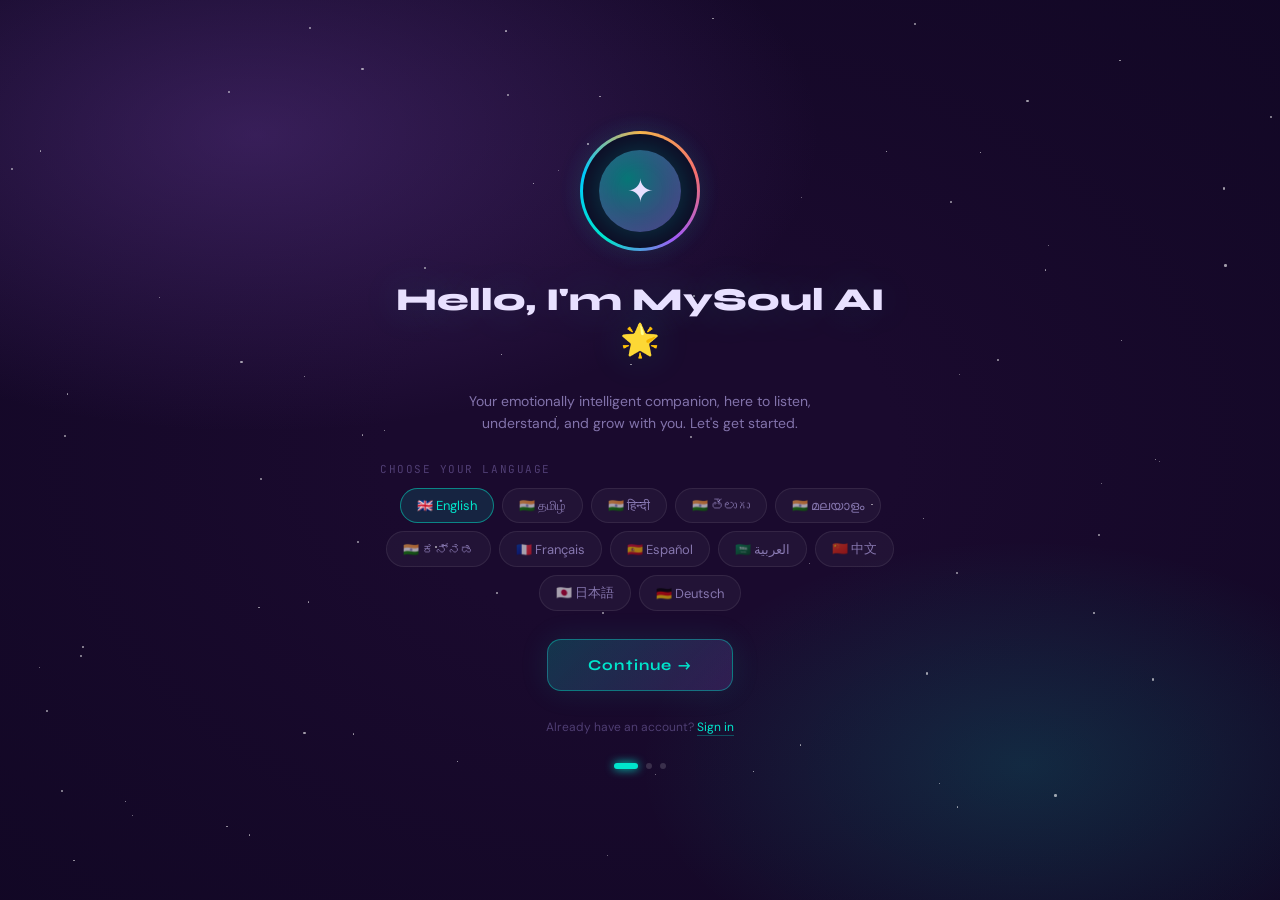
==== pages/onboarding.html @ 1cb38df0 "Initial commit" ====
<!DOCTYPE html>
<html lang="en" data-theme="dark">
<head>
<meta charset="UTF-8"/>
<meta name="viewport" content="width=device-width, initial-scale=1.0"/>
<title>MySoul AI — Welcome</title>
<link rel="preconnect" href="https://fonts.googleapis.com"/>
<link rel="preconnect" href="https://fonts.gstatic.com" crossorigin/>
<link href="https://fonts.googleapis.com/css2?family=Syne:wght@400;600;700;800&family=DM+Sans:ital,wght@0,300;0,400;0,500;1,300&family=JetBrains+Mono:wght@300;400&display=swap" rel="stylesheet"/>
<style>
:root {
  --gold: #FFB347;
  --teal: #00E5CC;
  --purple: #6B3FA0;
  --bg: #1A0A2E;
  --bg2: #0d0620;
  --text: #e8e0ff;
  --text2: rgba(200,185,255,0.6);
  --text3: rgba(160,140,220,0.4);
  --f-display: 'Syne', sans-serif;
  --f-body: 'DM Sans', sans-serif;
  --f-mono: 'JetBrains Mono', monospace;
}
*, *::before, *::after { box-sizing:border-box; margin:0; padding:0; }
html, body { width:100%; height:100%; overflow:hidden; }
body { font-family: var(--f-body); background: var(--bg2); color: var(--text); -webkit-font-smoothing: antialiased; }
button { border:none; background:none; font-family:inherit; cursor:pointer; }
input, select { font-family:inherit; cursor:text; }

/* ── BACKGROUND ── */
.bg {
  position:fixed; inset:0; z-index:0;
  background:
    radial-gradient(ellipse 80% 60% at 20% 15%, rgba(107,63,160,0.4) 0%, transparent 55%),
    radial-gradient(ellipse 60% 50% at 80% 85%, rgba(0,229,204,0.15) 0%, transparent 50%),
    radial-gradient(ellipse 100% 100% at 50% 50%, #1A0A2E 20%, #0d0620 100%);
}
.bg-stars { position:fixed; inset:0; z-index:1; pointer-events:none; overflow:hidden; }
.star { position:absolute; border-radius:50%; background:rgba(255,255,255,0.6); animation:twinkle linear infinite; }
@keyframes twinkle { 0%,100%{opacity:.2;transform:scale(1)} 50%{opacity:.9;transform:scale(1.3)} }

/* ── PARTICLE CANVAS ── */
#onboardCanvas { position:fixed; inset:0; z-index:2; pointer-events:none; }

/* ── MAIN WRAPPER ── */
.ob-wrap {
  position:relative; z-index:10;
  width:100%; height:100%;
  display:flex; flex-direction:column; align-items:center; justify-content:center;
  padding:24px; gap:0;
  overflow-y:auto;
}

/* ── STEP SYSTEM ── */
.step { display:none; flex-direction:column; align-items:center; gap:28px; width:100%; max-width:520px; animation:stepIn .7s cubic-bezier(0.16,1,0.3,1) both; }
.step.active { display:flex; }
@keyframes stepIn { from{opacity:0;transform:translateY(32px)} to{opacity:1;transform:translateY(0)} }

/* ── LOGO RING ── */
.logo-wrap { position:relative; width:120px; height:120px; flex-shrink:0; }
.logo-ring {
  position:absolute; inset:0; border-radius:50%;
  background: conic-gradient(from 0deg, #FFB347, #FF6B6B, #A855F7, #00E5CC, #00C8FF, #FFB347);
  animation: ringRotate 3s linear infinite;
  padding:3px;
}
.logo-ring-inner {
  width:100%; height:100%; border-radius:50%;
  background:var(--bg2);
  display:flex; align-items:center; justify-content:center;
}
.logo-core {
  width:82px; height:82px; border-radius:50%;
  background:radial-gradient(circle at 35% 35%, rgba(0,229,204,0.5), rgba(107,63,160,0.8));
  display:flex; align-items:center; justify-content:center;
  font-size:32px;
  box-shadow:0 0 40px rgba(0,229,204,0.3), inset 0 0 20px rgba(0,229,204,0.1);
  animation:coreBreath 3s ease-in-out infinite;
}
@keyframes ringRotate { to { transform:rotate(360deg); } }
@keyframes coreBreath { 0%,100%{box-shadow:0 0 40px rgba(0,229,204,.3)} 50%{box-shadow:0 0 70px rgba(0,229,204,.6), 0 0 120px rgba(107,63,160,.3)} }

/* ── LOGO GLOW HALO ── */
.logo-halo {
  position:absolute; inset:-20px; border-radius:50%;
  background:radial-gradient(circle, rgba(0,229,204,0.12) 0%, transparent 70%);
  animation:haloBreath 3s ease-in-out infinite;
  pointer-events:none;
}
@keyframes haloBreath { 0%,100%{opacity:.5;transform:scale(1)} 50%{opacity:1;transform:scale(1.15)} }

/* ── HEADLINE ── */
.ob-headline {
  font-family:var(--f-display); font-size:clamp(22px,5vw,32px); font-weight:800;
  text-align:center; line-height:1.3; color:var(--text);
  text-shadow:0 0 40px rgba(0,229,204,0.2);
}
.ob-sub { font-size:14px; color:var(--text2); text-align:center; line-height:1.6; max-width:380px; }

/* ── VOICE INPUT ZONE ── */
.voice-zone { position:relative; display:flex; flex-direction:column; align-items:center; gap:20px; width:100%; }
.mic-btn-wrap { position:relative; }
.mic-ring {
  position:absolute; inset:-12px; border-radius:50%;
  border:2px solid var(--teal); opacity:0;
  animation:micPulse 2s ease-out infinite;
  pointer-events:none;
}
.mic-ring:nth-child(2) { inset:-24px; animation-delay:.5s; }
.mic-ring:nth-child(3) { inset:-36px; animation-delay:1s; }
.mic-ring.active { opacity:1 !important; animation-duration:1s !important; }
@keyframes micPulse { 0%{opacity:.7;transform:scale(.8)} 100%{opacity:0;transform:scale(1.3)} }

.mic-btn-main {
  width:72px; height:72px; border-radius:50%;
  background:linear-gradient(135deg, rgba(0,229,204,0.3), rgba(107,63,160,0.4));
  border:2px solid rgba(0,229,204,0.5);
  display:flex; align-items:center; justify-content:center;
  font-size:26px; transition:all .3s ease;
  box-shadow:0 0 30px rgba(0,229,204,0.2);
  cursor:pointer;
}
.mic-btn-main:hover { transform:scale(1.08); box-shadow:0 0 50px rgba(0,229,204,0.4); }
.mic-btn-main.recording { background:linear-gradient(135deg,rgba(255,100,100,0.4),rgba(255,60,60,0.3)); border-color:rgba(255,80,80,0.7); box-shadow:0 0 50px rgba(255,80,80,0.4); }

.mic-label { font-size:11px; color:var(--text3); letter-spacing:.18em; font-family:var(--f-mono); }

/* ── TEXT INPUT ── */
.ob-divider { display:flex; align-items:center; gap:12px; width:100%; }
.ob-divider::before, .ob-divider::after { content:''; flex:1; height:1px; background:rgba(255,255,255,0.08); }
.ob-divider span { font-size:11px; color:var(--text3); letter-spacing:.1em; }

.ob-input-wrap { position:relative; width:100%; }
.ob-input {
  width:100%; padding:16px 20px; padding-right:56px;
  background:rgba(255,255,255,0.04); border:1.5px solid rgba(107,63,160,0.35);
  border-radius:16px; color:var(--text); font-size:16px; outline:none;
  transition:all .3s ease;
}
.ob-input:focus { border-color:rgba(0,229,204,0.5); background:rgba(0,229,204,0.04); box-shadow:0 0 24px rgba(0,229,204,0.1); }
.ob-input::placeholder { color:var(--text3); }
.ob-input-submit {
  position:absolute; right:10px; top:50%; transform:translateY(-50%);
  width:36px; height:36px; border-radius:10px;
  background:linear-gradient(135deg,rgba(0,229,204,0.3),rgba(107,63,160,0.4));
  border:1px solid rgba(0,229,204,0.3);
  color:var(--teal); font-size:16px; display:flex; align-items:center; justify-content:center;
  transition:all .2s; cursor:pointer;
}
.ob-input-submit:hover { background:rgba(0,229,204,0.2); box-shadow:0 0 20px rgba(0,229,204,0.2); }

/* ── LANGUAGE SELECTOR ── */
.lang-grid { display:flex; flex-wrap:wrap; gap:8px; justify-content:center; width:100%; }
.lang-chip {
  padding:8px 16px; border-radius:100px; cursor:pointer;
  background:rgba(255,255,255,0.04); border:1.5px solid rgba(255,255,255,0.08);
  font-size:13px; color:var(--text2); transition:all .25s ease; display:flex; align-items:center; gap:6px;
}
.lang-chip.selected { background:rgba(0,229,204,0.12); border-color:rgba(0,229,204,0.5); color:var(--teal); }
.lang-chip:hover { border-color:rgba(0,229,204,0.3); color:var(--text); }

/* ── BUTTONS ── */
.ob-btn {
  padding:16px 40px; border-radius:14px; cursor:pointer;
  background:linear-gradient(135deg, rgba(0,229,204,0.2), rgba(107,63,160,0.3));
  border:1.5px solid rgba(0,229,204,0.4);
  color:var(--teal); font-family:var(--f-display); font-size:15px; font-weight:700;
  letter-spacing:.08em; transition:all .3s ease;
  box-shadow:0 0 30px rgba(0,229,204,0.1);
}
.ob-btn:hover { background:linear-gradient(135deg,rgba(0,229,204,0.3),rgba(107,63,160,0.4)); box-shadow:0 0 50px rgba(0,229,204,0.2); transform:translateY(-2px); }
.ob-btn:disabled { opacity:.4; cursor:not-allowed; transform:none; }

.ob-btn-gold {
  background:linear-gradient(135deg,rgba(255,179,71,0.25),rgba(255,140,20,0.2));
  border-color:rgba(255,179,71,0.5); color:var(--gold);
  box-shadow:0 0 30px rgba(255,179,71,0.1);
}
.ob-btn-gold:hover { box-shadow:0 0 50px rgba(255,179,71,0.25); }

/* ── CONFIRMATION CARD ── */
.confirm-card {
  background:rgba(0,229,204,0.06); border:1.5px solid rgba(0,229,204,0.2);
  border-radius:20px; padding:28px; text-align:center; width:100%;
}
.confirm-names { display:flex; flex-direction:column; gap:8px; margin:16px 0; }
.confirm-name-row { display:flex; align-items:center; justify-content:space-between; padding:10px 16px; background:rgba(255,255,255,0.04); border-radius:10px; }
.confirm-label { font-size:11px; color:var(--text3); letter-spacing:.1em; font-family:var(--f-mono); }
.confirm-value { font-family:var(--f-display); font-size:18px; font-weight:700; color:var(--teal); }
.confirm-lang { font-size:13px; color:var(--gold); }

/* ── NAME DISPLAY ── */
.name-pill {
  display:inline-block; padding:4px 14px; border-radius:100px;
  background:rgba(0,229,204,0.12); border:1px solid rgba(0,229,204,0.35);
  color:var(--teal); font-family:var(--f-display); font-weight:700;
}

/* ── STEP DOTS ── */
.step-dots { display:flex; gap:8px; }
.dot { width:6px; height:6px; border-radius:3px; background:rgba(255,255,255,0.15); transition:all .3s; }
.dot.active { width:24px; background:var(--teal); box-shadow:0 0 10px var(--teal); }

/* ── TRANSCRIPT DISPLAY ── */
.transcript-live {
  min-height:44px; padding:12px 20px; border-radius:12px;
  background:rgba(255,255,255,0.03); border:1px solid rgba(255,255,255,0.06);
  font-size:15px; color:var(--text); text-align:center; font-style:italic;
  color:var(--text2); width:100%;
}

/* ── AUTH LINK ── */
.ob-auth-link { font-size:12px; color:var(--text3); text-align:center; }
.ob-auth-link a { color:var(--teal); text-decoration:none; border-bottom:1px solid rgba(0,229,204,0.3); }
.ob-auth-link a:hover { color:rgba(0,229,204,0.9); }

/* LOADING OVERLAY */
.ob-loading { position:fixed; inset:0; z-index:100; background:rgba(13,6,32,0.9); display:none; align-items:center; justify-content:center; flex-direction:column; gap:20px; }
.ob-loading.show { display:flex; }
.ob-spin { width:48px; height:48px; border-radius:50%; border:2px solid rgba(0,229,204,0.2); border-top-color:var(--teal); animation:spin .8s linear infinite; }
@keyframes spin { to{transform:rotate(360deg)} }
.ob-loading-text { font-family:var(--f-mono); font-size:12px; color:var(--text3); letter-spacing:.15em; }
</style>
</head>
<body>

<div class="bg"></div>
<div class="bg-stars" id="bgStars"></div>
<canvas id="onboardCanvas"></canvas>

<div class="ob-loading" id="obLoading">
  <div class="ob-spin"></div>
  <div class="ob-loading-text">SETTING UP YOUR SOUL...</div>
</div>

<div class="ob-wrap">

  <!-- STEP 1: Language -->
  <div class="step active" id="step1">
    <div class="logo-wrap">
      <div class="logo-halo"></div>
      <div class="logo-ring">
        <div class="logo-ring-inner">
          <div class="logo-core">✦</div>
        </div>
      </div>
    </div>
    <div class="ob-headline">Hello, I'm MySoul AI 🌟</div>
    <div class="ob-sub">Your emotionally intelligent companion, here to listen, understand, and grow with you. Let's get started.</div>

    <div style="width:100%;text-align:left">
      <div style="font-size:11px;color:var(--text3);letter-spacing:.14em;font-family:var(--f-mono);margin-bottom:12px;">CHOOSE YOUR LANGUAGE</div>
      <div class="lang-grid" id="langGrid">
        <div class="lang-chip selected" data-lang="en">🇬🇧 English</div>
        <div class="lang-chip" data-lang="ta">🇮🇳 தமிழ்</div>
        <div class="lang-chip" data-lang="hi">🇮🇳 हिन्दी</div>
        <div class="lang-chip" data-lang="te">🇮🇳 తెలుగు</div>
        <div class="lang-chip" data-lang="ml">🇮🇳 മലയാളം</div>
        <div class="lang-chip" data-lang="kn">🇮🇳 ಕನ್ನಡ</div>
        <div class="lang-chip" data-lang="fr">🇫🇷 Français</div>
        <div class="lang-chip" data-lang="es">🇪🇸 Español</div>
        <div class="lang-chip" data-lang="ar">🇸🇦 العربية</div>
        <div class="lang-chip" data-lang="zh">🇨🇳 中文</div>
        <div class="lang-chip" data-lang="ja">🇯🇵 日本語</div>
        <div class="lang-chip" data-lang="de">🇩🇪 Deutsch</div>
      </div>
    </div>

    <button class="ob-btn" id="step1Next">Continue →</button>
    <div class="ob-auth-link">Already have an account? <a href="auth.html">Sign in</a></div>
    <div class="step-dots">
      <div class="dot active"></div><div class="dot"></div><div class="dot"></div>
    </div>
  </div>

  <!-- STEP 2: What to call ME (user name) + AI name -->
  <div class="step" id="step2">
    <div class="logo-wrap" style="width:80px;height:80px">
      <div class="logo-halo"></div>
      <div class="logo-ring">
        <div class="logo-ring-inner">
          <div class="logo-core" style="width:54px;height:54px;font-size:22px">✦</div>
        </div>
      </div>
    </div>

    <div class="ob-headline" id="step2Headline">What's your name?</div>
    <div class="ob-sub">Let me know what to call you — I want our conversations to feel warm and personal.</div>

    <div class="voice-zone">
      <div class="mic-btn-wrap">
        <div class="mic-ring" id="mic1r1"></div>
        <div class="mic-ring" id="mic1r2"></div>
        <div class="mic-ring" id="mic1r3"></div>
        <button class="mic-btn-main" id="micBtnUser" title="Speak your name">🎙️</button>
      </div>
      <div class="mic-label">TAP TO SPEAK YOUR NAME</div>
      <div class="transcript-live" id="userTranscript">Waiting for your voice...</div>
    </div>

    <div class="ob-divider"><span>OR TYPE</span></div>

    <div class="ob-input-wrap">
      <input class="ob-input" id="userNameInput" placeholder="Enter your name…" maxlength="40" autocomplete="off"/>
      <button class="ob-input-submit" id="userNameSubmit">→</button>
    </div>

    <div class="step-dots">
      <div class="dot"></div><div class="dot active"></div><div class="dot"></div>
    </div>
  </div>

  <!-- STEP 3: Name the AI -->
  <div class="step" id="step3">
    <div class="logo-wrap" style="width:80px;height:80px">
      <div class="logo-halo"></div>
      <div class="logo-ring">
        <div class="logo-ring-inner">
          <div class="logo-core" style="width:54px;height:54px;font-size:22px">✦</div>
        </div>
      </div>
    </div>

    <div class="ob-headline">Hi <span class="name-pill" id="displayUserName">friend</span>! 👋<br>What would you like to call me?</div>
    <div class="ob-sub">Give me a name that feels right to you. I'll be called that in all our conversations.</div>

    <div class="voice-zone">
      <div class="mic-btn-wrap">
        <div class="mic-ring" id="mic2r1"></div>
        <div class="mic-ring" id="mic2r2"></div>
        <div class="mic-ring" id="mic2r3"></div>
        <button class="mic-btn-main" id="micBtnAI" title="Speak AI name">🎙️</button>
      </div>
      <div class="mic-label">TAP TO SPEAK A NAME</div>
      <div class="transcript-live" id="aiTranscript">Waiting for your voice...</div>
    </div>

    <div class="ob-divider"><span>OR TYPE</span></div>

    <div class="ob-input-wrap">
      <input class="ob-input" id="aiNameInput" placeholder="e.g. Aria, Sol, Nova, Luna…" maxlength="40" autocomplete="off"/>
      <button class="ob-input-submit" id="aiNameSubmit">→</button>
    </div>

    <div style="display:flex;flex-wrap:wrap;gap:8px;justify-content:center">
      <span class="lang-chip" onclick="setAIName('Aria')">Aria</span>
      <span class="lang-chip" onclick="setAIName('Sol')">Sol</span>
      <span class="lang-chip" onclick="setAIName('Nova')">Nova</span>
      <span class="lang-chip" onclick="setAIName('Luna')">Luna</span>
      <span class="lang-chip" onclick="setAIName('Mira')">Mira</span>
      <span class="lang-chip" onclick="setAIName('Kai')">Kai</span>
    </div>

    <div class="step-dots">
      <div class="dot"></div><div class="dot"></div><div class="dot active"></div>
    </div>
  </div>

  <!-- STEP 4: Confirmation -->
  <div class="step" id="step4">
    <div class="logo-wrap">
      <div class="logo-halo"></div>
      <div class="logo-ring">
        <div class="logo-ring-inner">
          <div class="logo-core">✦</div>
        </div>
      </div>
    </div>

    <div class="ob-headline" id="confirmHeadline">Nice to meet you! 🎉</div>

    <div class="confirm-card">
      <div style="font-size:11px;color:var(--text3);letter-spacing:.14em;font-family:var(--f-mono);margin-bottom:16px">YOUR SOUL SETUP</div>
      <div class="confirm-names">
        <div class="confirm-name-row">
          <span class="confirm-label">YOU ARE</span>
          <span class="confirm-value" id="finalUserName">–</span>
        </div>
        <div class="confirm-name-row">
          <span class="confirm-label">I AM</span>
          <span class="confirm-value" id="finalAIName">–</span>
        </div>
        <div class="confirm-name-row">
          <span class="confirm-label">LANGUAGE</span>
          <span class="confirm-lang" id="finalLang">English</span>
        </div>
      </div>
    </div>

    <button class="ob-btn ob-btn-gold" id="confirmBtn">Begin Our Journey ✦</button>
    <div class="ob-auth-link">Already have an account? <a href="auth.html">Sign in instead</a></div>
  </div>

</div>

<script>
'use strict';

/* ── Stars ── */
(function(){
  const container = document.getElementById('bgStars');
  for(let i=0;i<80;i++){
    const s=document.createElement('div');
    s.className='star';
    const sz=0.5+Math.random()*2;
    s.style.cssText=`width:${sz}px;height:${sz}px;left:${Math.random()*100}%;top:${Math.random()*100}%;animation-duration:${2+Math.random()*4}s;animation-delay:${Math.random()*4}s;`;
    container.appendChild(s);
  }
})();

/* ── State ── */
const OB = {
  lang: 'en',
  langLabel: 'English',
  userName: '',
  aiName: '',
  step: 1,
};

/* ── Step Navigation ── */
function goStep(n) {
  document.querySelectorAll('.step').forEach(s => s.classList.remove('active'));
  const el = document.getElementById('step'+n);
  el?.classList.add('active');
  OB.step = n;
}

/* ── Language Selection ── */
document.querySelectorAll('.lang-chip[data-lang]').forEach(c => {
  c.addEventListener('click', () => {
    document.querySelectorAll('.lang-chip[data-lang]').forEach(x => x.classList.remove('selected'));
    c.classList.add('selected');
    OB.lang = c.dataset.lang;
    OB.langLabel = c.textContent.trim();
  });
});

document.getElementById('step1Next').addEventListener('click', () => goStep(2));

/* ── User Name Input ── */
function handleUserName(name) {
  name = name.trim();
  if(!name) return;
  OB.userName = name;
  document.getElementById('displayUserName').textContent = name;
  document.getElementById('userNameInput').value = name;
  setTimeout(()=>goStep(3), 300);
}

document.getElementById('userNameSubmit').addEventListener('click', () => {
  handleUserName(document.getElementById('userNameInput').value);
});
document.getElementById('userNameInput').addEventListener('keydown', e => {
  if(e.key==='Enter') handleUserName(e.target.value);
});

/* ── AI Name ── */
function setAIName(name) {
  document.getElementById('aiNameInput').value = name;
  handleAIName(name);
}

function handleAIName(name) {
  name = name.trim();
  if(!name) return;
  OB.aiName = name;
  // Show confirm screen
  document.getElementById('confirmHeadline').textContent = `Nice to meet you, ${OB.userName}! 🎉`;
  document.getElementById('finalUserName').textContent = OB.userName;
  document.getElementById('finalAIName').textContent = OB.aiName;
  document.getElementById('finalLang').textContent = OB.langLabel;
  setTimeout(()=>goStep(4), 300);
}

document.getElementById('aiNameSubmit').addEventListener('click', () => {
  handleAIName(document.getElementById('aiNameInput').value);
});
document.getElementById('aiNameInput').addEventListener('keydown', e => {
  if(e.key==='Enter') handleAIName(e.target.value);
});

/* ── Voice Input ── */
function setupVoice(micBtnId, transcriptId, onResult) {
  const btn = document.getElementById(micBtnId);
  const tx  = document.getElementById(transcriptId);
  if(!btn) return;

  const SR = window.SpeechRecognition || window.webkitSpeechRecognition;
  if(!SR) {
    btn.addEventListener('click', () => {
      tx.textContent = '🎙️ Speech not supported in this browser. Please type instead.';
    });
    return;
  }

  let rec = new SR();
  rec.lang = OB.lang === 'ta' ? 'ta-IN' : OB.lang === 'hi' ? 'hi-IN' : 'en-US';
  rec.interimResults = true;
  let running = false;

  rec.onresult = e => {
    let interim = '', final = '';
    for(let i=e.resultIndex;i<e.results.length;i++){
      const t=e.results[i][0].transcript;
      if(e.results[i].isFinal) final+=t; else interim+=t;
    }
    tx.textContent = final || interim || '...';
    if(final) { rec.stop(); running=false; btn.classList.remove('recording'); onResult(final.trim()); }
  };
  rec.onerror = e => {
    running=false; btn.classList.remove('recording');
    tx.textContent = 'Could not hear — please type below.';
  };
  rec.onend = () => { running=false; btn.classList.remove('recording'); };

  btn.addEventListener('click', () => {
    if(running){ rec.stop(); running=false; btn.classList.remove('recording'); return; }
    running=true; btn.classList.add('recording');
    tx.textContent = '🔴 Listening...';
    try { rec.start(); } catch(e){ running=false; btn.classList.remove('recording'); }
  });
}

setupVoice('micBtnUser','userTranscript', (name)=>{ handleUserName(name); });
setupVoice('micBtnAI',  'aiTranscript',  (name)=>{ handleAIName(name); });

/* ── Confirm & Submit ── */
document.getElementById('confirmBtn').addEventListener('click', async () => {
  const loading = document.getElementById('obLoading');
  loading.classList.add('show');

  // Save to localStorage
  localStorage.setItem('ms_setup', JSON.stringify({
    user_name: OB.userName,
    ai_name: OB.aiName,
    language: OB.lang,
    lang_label: OB.langLabel,
  }));

  // Call backend API
  try {
    const r = await fetch('/api/auth/setup', {
      method:'POST',
      headers:{'Content-Type':'application/json'},
      body:JSON.stringify({ ai_name: OB.aiName, user_name: OB.userName, language: OB.lang }),
      signal: AbortSignal.timeout(8000),
    });
    // Even if API fails, continue to auth
  } catch(e) { /* offline — continue */ }

  setTimeout(()=>{ window.location.href='auth.html'; }, 800);
});
</script>
</body>
</html>
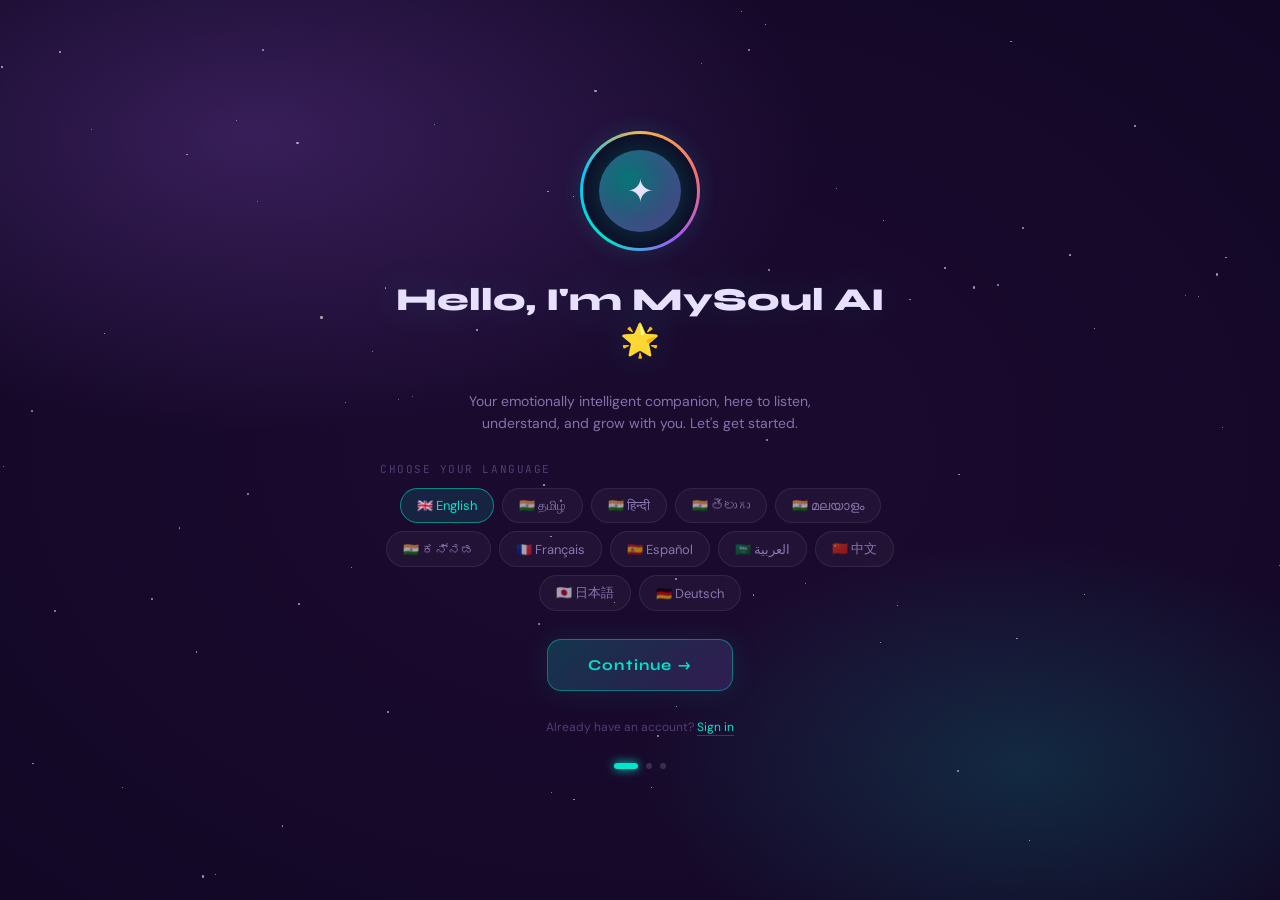
==== commit ce16397e: "Fix frontend backend integration and polish UI" ====
--- a/pages/onboarding.html
+++ b/pages/onboarding.html
@@ -537,12 +537,19 @@
     lang_label: OB.langLabel,
   }));
 
-  // Call backend API
+  // Call backend API. Reuse the same device id as the chat client so the
+  // backend profile and conversation history stay connected.
   try {
+    let rawUid = localStorage.getItem('ms_uid');
+    if (!rawUid) {
+      rawUid = Math.random().toString(36).slice(2, 10);
+      localStorage.setItem('ms_uid', rawUid);
+    }
+    const userId = rawUid.startsWith('user_') ? rawUid : 'user_' + rawUid;
     const r = await fetch('/api/auth/setup', {
       method:'POST',
       headers:{'Content-Type':'application/json'},
-      body:JSON.stringify({ ai_name: OB.aiName, user_name: OB.userName, language: OB.lang }),
+      body:JSON.stringify({ user_id: userId, ai_name: OB.aiName, user_name: OB.userName, language: OB.lang }),
       signal: AbortSignal.timeout(8000),
     });
     // Even if API fails, continue to auth
